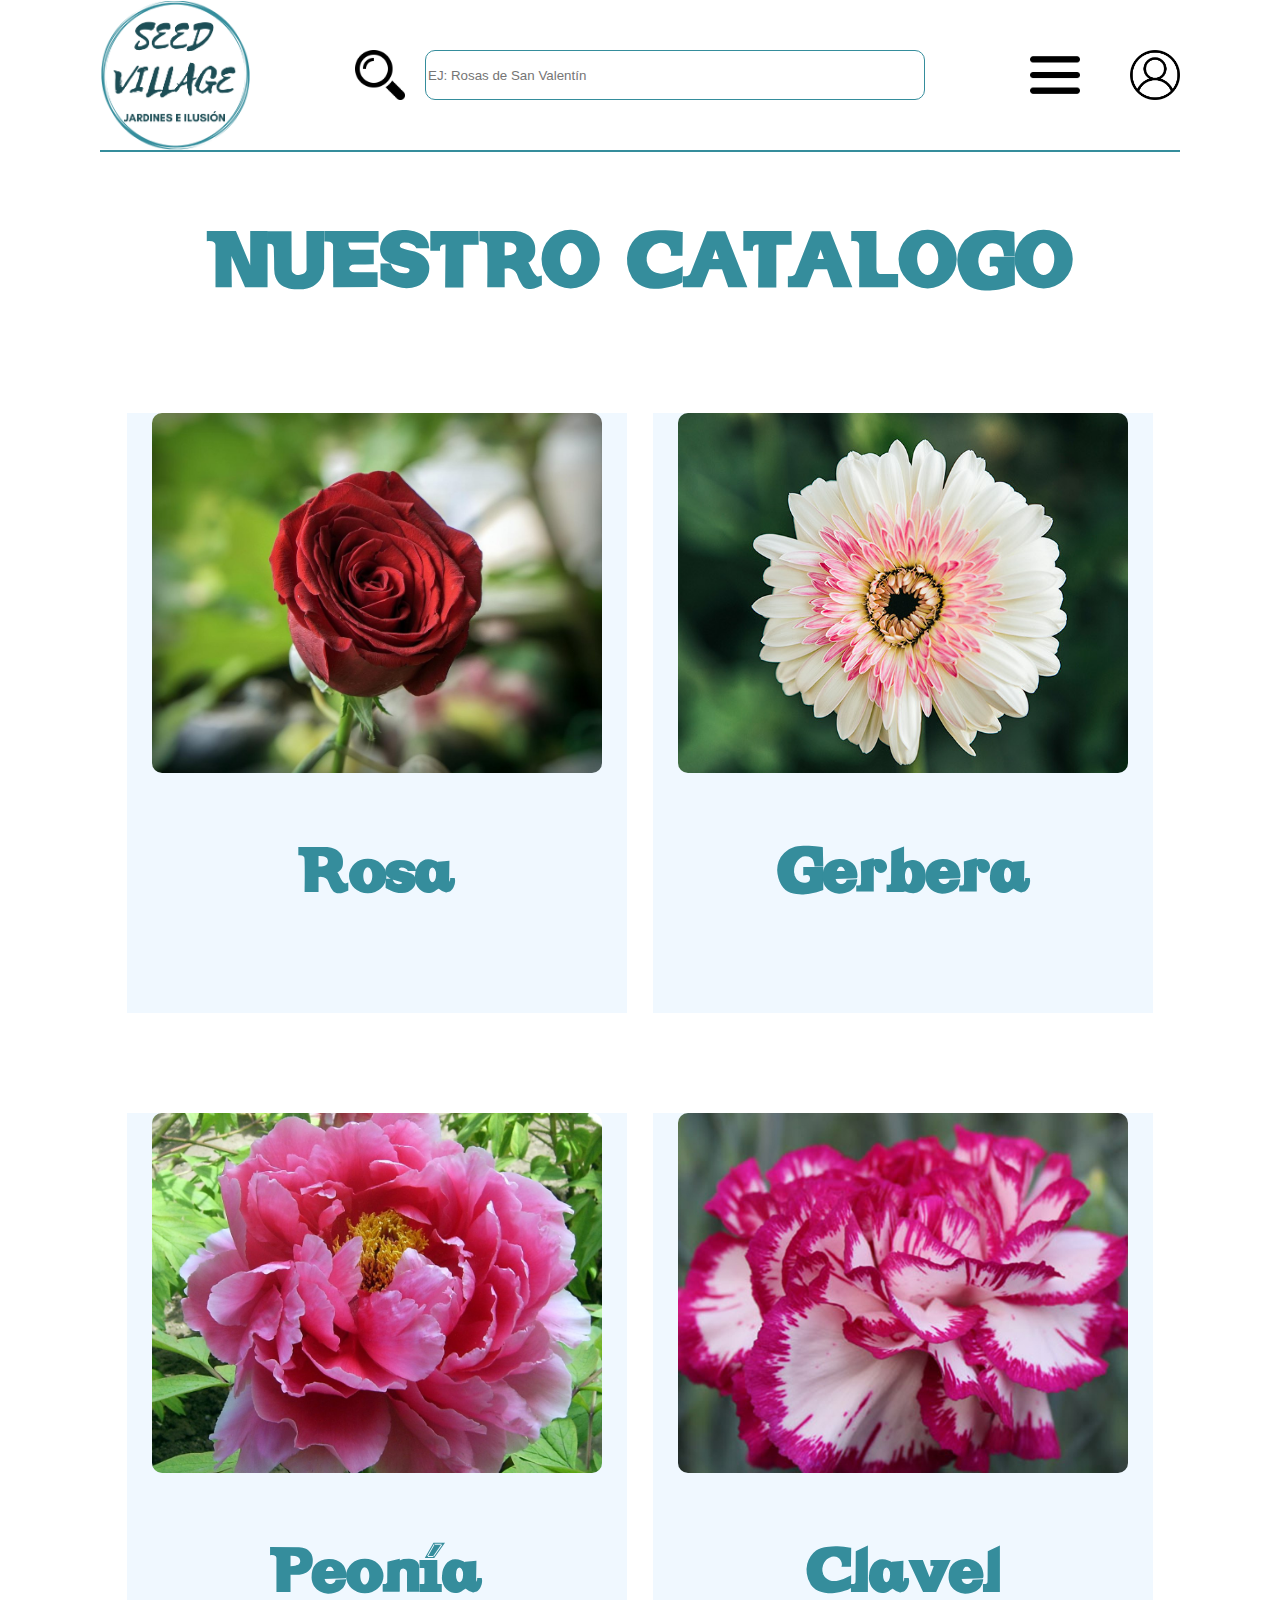
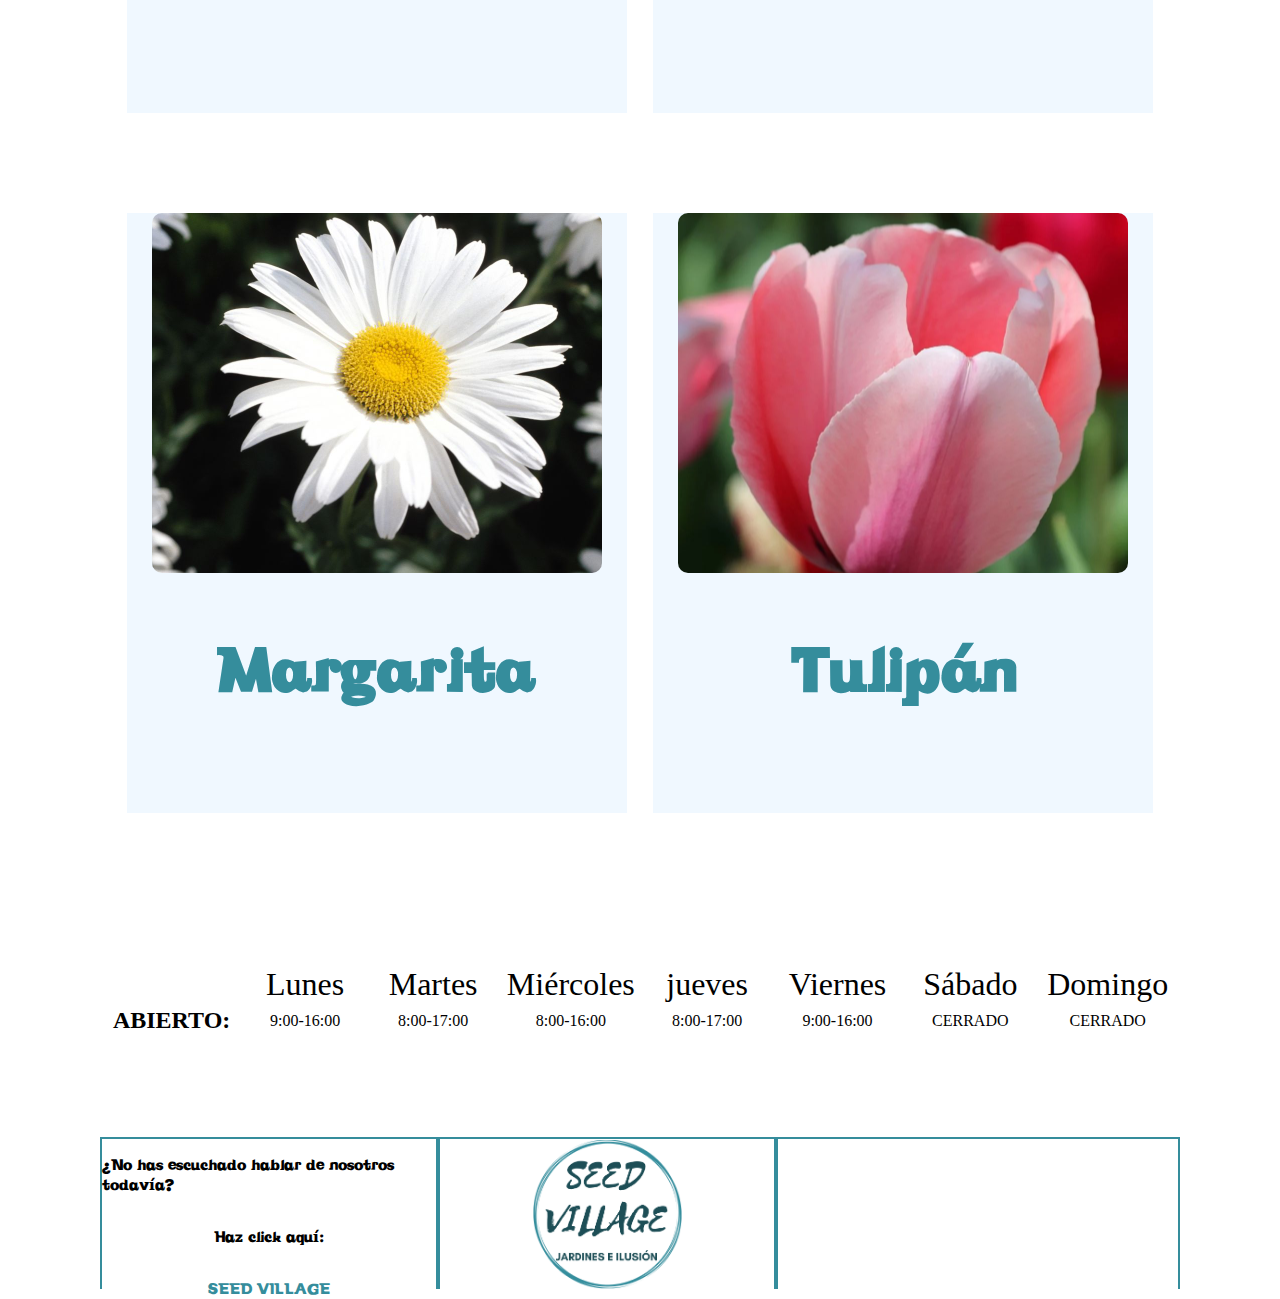
==== pages/catalogo.html @ 9b185061 "commit inicial" ====
<!DOCTYPE html>
<html lang="es">
<!-- Cada página css referenciada aquí es importante y se ha hecho una para cada apartado de la página -->

<head>
    <meta charset="UTF-8">
    <meta http-equiv="X-UA-Compatible" content="IE=edge">
    <meta name="viewport" content="width=device-width, initial-scale=1.0">
    <title>CATALOGO</title>
    <link rel="stylesheet" href="../css/style.css">
    <link rel="stylesheet" href="../css/header.css">
    <link rel="stylesheet" href="../css/main5.css">
    <link rel="stylesheet" href="../css/footer.css">
    <link rel="stylesheet" href="../css/upscroll.css">
    <link rel="shortcut icon" href="../assets/imagenes/ICONO1.png" type="image/x-icon">
</head>

<body>
    <header>
        <!-- Logo para tener un acceso rapido a la pagina principal -->

        <div class="contlogo"><a href="../index.html"><img class="contimg" src="../assets/imagenes/LOGO.png" alt=""></a>
        </div>
        <div class="dcenter">
            <div class="contlupa">
                <img class="contimg" src="../assets/imagenes/lupa.png" alt="">
            </div>
            <input type="search" placeholder="EJ: Rosas de San Valentín">
        </div>
        <div class="contimgright">
            <!-- contmenu despliega el menu de la pagina que por defecto estará deshabilitado -->

            <div class="contmenu">
                <img id="menu" class="contimg" src="../assets/imagenes/menu.png" alt="">
            </div>
            <div class="contmenu">
                <a href="../pages/registro.html"><img class="contimg" src="../assets/imagenes/registro.png" alt=""></a>
            </div>
        </div>
    </header>
    <main id="main1">
        <!-- contdesplegable esta deshabilitado por lo que solo se verá cuando se pulse el menu en el header -->

        <div id="contdesplegable" class="contdesplegable">
            <ul class="desplegable"><a href="../index.html">
                    <li>HOME</li>
                </a><a href="../pages/registro.html">
                    <li>REGISTRO</li>
                </a><a href="../pages/catalogo.html">
                    <li>CATÁLOGO</li>
                </a><a href="../pages/informacion.html">
                    <li>INFORMACIÓN</li>
                </a><a href="../pages/tarjeta.html">
                    <li>TARJETAS</li>
                </a></ul>
            <div class="contcerrar"><img class="contimg" id="cerrarmenu" src="../assets/imagenes/cerrar.png"></div>
        </div>
        <!-- botón para subir al principio de la página -->

        <div id="content">
            <a class="upscroll" href="#main1">
                <div class="contimgscrollup"><img class="contimg" src="../assets/imagenes/flechaarriba.png" alt="">
                </div>
            </a>
            <h1>NUESTRO CATALOGO</h1>
            <!-- el section esta dividido en articulos con una clase comun y otra individual para utilizarla con hover -->
            <section>
                <article>
                    <div class="imagen uno">

                    </div>
                    <div>
                        <h2>Rosa</h2>
                    </div>
                </article>
                <article>
                    <div class="imagen dos">

                    </div>
                    <div>
                        <h2>Gerbera</h2>
                    </div>
                </article>
                <article>
                    <div class="imagen tres">

                    </div>
                    <div>
                        <h2>Peonía</h2>
                    </div>
                </article>
                <article>
                    <div class="imagen cuatro">

                    </div>
                    <div>
                        <h2>Clavel</h2>
                    </div>
                </article>
                <article>
                    <div class="imagen cinco">

                    </div>
                    <div>
                        <h2>Margarita</h2>
                    </div>
                </article>
                <article>
                    <div class="imagen seis">

                    </div>
                    <div>
                        <h2>Tulipán</h2>
                    </div>
                </article>
            </section>
            <!-- tabla para el horario -->
            <table>
                <tr class="titulos">
                    <td></td>
                    <td>Lunes</td>
                    <td>Martes</td>
                    <td>Miércoles</td>
                    <td>jueves</td>
                    <td>Viernes</td>
                    <td>Sábado</td>
                    <td>Domingo</td>
                </tr>
                <tr>
                    <td class="abierto">ABIERTO:</td>
                    <td>9:00-16:00</td>
                    <td>8:00-17:00</td>
                    <td>8:00-16:00</td>
                    <td>8:00-17:00</td>
                    <td>9:00-16:00</td>
                    <td>CERRADO</td>
                    <td>CERRADO</td>
                </tr>
            </table>
        </div>
    </main>
    <footer>
        <div class="divfooter">
            <p>¿No has escuchado hablar de nosotros todavía?</p>
            <p>Haz click aquí:</p>
            <a class="nomargenbottom" href="../pages/informacion.html">
                <p class="nomargenbottom">SEED VILLAGE</p>
            </a>
        </div>
        <div class="divfooter">
            <a href="../index.html">
                <div class="contlogo"><img class="contimg" src="../assets/imagenes/LOGO.png" alt=""></div>
            </a>
        </div>
        <div class="divfooter">
            <!-- iframe del mapa con la ubicacion donde se encuentra la tienda -->

            <iframe
                src="https://www.google.com/maps/embed?pb=!1m18!1m12!1m3!1d24465.538292592366!2d-4.849193411488124!3d39.95945340378216!2m3!1f0!2f0!3f0!3m2!1i1024!2i768!4f13.1!3m3!1m2!1s0xd401c8ed0fe010d%3A0x1a24f99d9c20899d!2s45600%20Talavera%20de%20la%20Reina%2C%20Toledo!5e0!3m2!1ses!2ses!4v1653260902441!5m2!1ses!2ses"
                width="400" height="300" style="border:0;" allowfullscreen="" loading="lazy"
                referrerpolicy="no-referrer-when-downgrade"></iframe>
        </div>
    </footer>
</body>
<!-- links a los scripts -->

<script src="../js/header.js"></script>

</html>
---- css/style.css ----
/* elementos comunes a todas las paginas */
@font-face {
    font-family: "vintage";
    src: url("../assets/fuentes/vintage.ttf");
}

body {
    margin: 0px 100PX;
    display: flex;
    flex-direction: column;
    flex-wrap: wrap;
}
---- css/header.css ----
header {
    width: 100%;
    height: 150px;
    display: flex;
    justify-content: space-between;
    align-items: center;
    border-bottom: 2px solid #358D9C;
}

.contlogo {
    height: 150px;
    width: 150px;
}

.contimg {
    height: 100%;
    width: 100%;
}

.contlupa {
    height: 50px;
    width: 50px;
}

.dcenter {
    display: flex;
}

.dcenter input {
    margin-left: 20px;
    width: 500px;
    border-radius: 10px;
    border: 1px solid #358D9C;
}

/* cuando se hace click en el elemento de tipo input se consiguen las siguientes propiedades */
.dcenter input:focus {
    color: #358D9C;
    outline: 2px solid #358D9C;
}

.contmenu {
    width: 50px;
    height: 50px;
}

.contimgright {
    display: flex;
    width: 150px;
    justify-content: space-between;
}

/* estas clases no se pueden ver en el html de la pagina ya que se crean con el script y sirven para dar formato al menu cuando se pulsa la imagen */
.contdesplegable {
    margin-top: 50PX;
    font-size: 6em;
    display: flex;
    font-weight: bold;
    align-items: flex-start;
    justify-content: space-between;
}

.desplegable {
    margin: 0PX;
    padding: 0px;
    list-style-type: none;
}

.desplegable li {
    padding: 13px 0px;
}

.desplegable a {
    text-decoration: none;
    color: #358D9C;
}

.contdesplegable p {
    margin: 0px;
}

.desplegable a :hover {
    text-decoration: underline;
}

.contcerrar {
    width: 100px;
    height: 100px;
}
---- css/main5.css ----
h1 {
    font-variant: small-caps;
    font-family: "vintage";
    font-size: 5em;
    color: #358D9C;
    text-align: center;
}

article {
    width: 500px;
    height: 600px;
    margin-top: 50px;
    margin-bottom: 50px;
    display: flex;
    flex-direction: column;
    align-items: center;
    background-color: aliceblue;
}

section {
    display: flex;
    flex-wrap: wrap;
    justify-content: space-evenly;
    margin-bottom: 100px;
}

.imagen {
    width: 90%;
    height: 60%;
    border-radius: 10px;
    background-size: cover;
    background-position: center;
}

/* estas clases al pasar el cursor por encima podremos observar una interaccion que hace que se cambie las imagenes de la galeria de la pagina */
.uno {
    background-image: url("../assets/imagenes/flor1.jpg");
}

.uno:hover {
    background-image: url("../assets/imagenes/uno.jpg");
}

.dos {
    background-image: url("../assets/imagenes/flor2.jpg");
}

.dos:hover {
    background-image: url("../assets/imagenes/dos.jpg");
}

.tres {
    background-image: url("../assets/imagenes/flor3.jpg");
}

.tres:hover {
    background-image: url("../assets/imagenes/tres.jpg");
}

.cuatro {
    background-image: url("../assets/imagenes/flor4.jpg");
}

.cuatro:hover {
    background-image: url("../assets/imagenes/cuatro.jpg");
}

.cinco {
    background-image: url("../assets/imagenes/flor5.jpg");
}

.cinco:hover {
    background-image: url("../assets/imagenes/cinco.jpg");
}

.seis {
    background-image: url("../assets/imagenes/flor6.jpg");
}

.seis:hover {
    background-image: url("../assets/imagenes/seis.jpg");
}

.imagen:hover {
    width: 100%;
    height: 100%;
    border-radius: 10px;
}

h2 {
    font-size: 4em;
    font-family: "Vintage";
    color: #358D9C;
}

table {
    margin: 0 auto;
    margin-bottom: 100px;
}

td {
    text-align: center;
    width: 150px;
}

.titulos {
    font-size: 2em;
}

.abierto {
    font-size: 1.5em;
    font-weight: bold;
}
---- css/footer.css ----
footer {
    width: 100%;
    height: 150px;
    display: flex;
    justify-content: space-evenly;
    border-top: #358D9C 2px solid;
    font-family: "vintage";
}

.divfooter {
    width: 400px;
    display: flex;
    flex-direction: column;
    align-items: center;
    border-left: #358D9C solid 2px;
    border-right: #358D9C solid 2px;
}

.divfooter a {
    text-decoration: none;
    color: #358D9C;
}

.nomargenbottom {
    margin-bottom: 0px;
}
---- css/upscroll.css ----
/* upscroll es una clase usada para devolver la pagina a una posicion que se quiera */
.upscroll {
    position: fixed;
    left: 1820px;
    top: 800px;
}

/* esta propiedad sirve para realizar un desplazamiento suave hacia donde se quiera */
* {
    scroll-behavior: smooth;
}

.contimgscrollup {
    width: 50px;
    height: 50px;
}
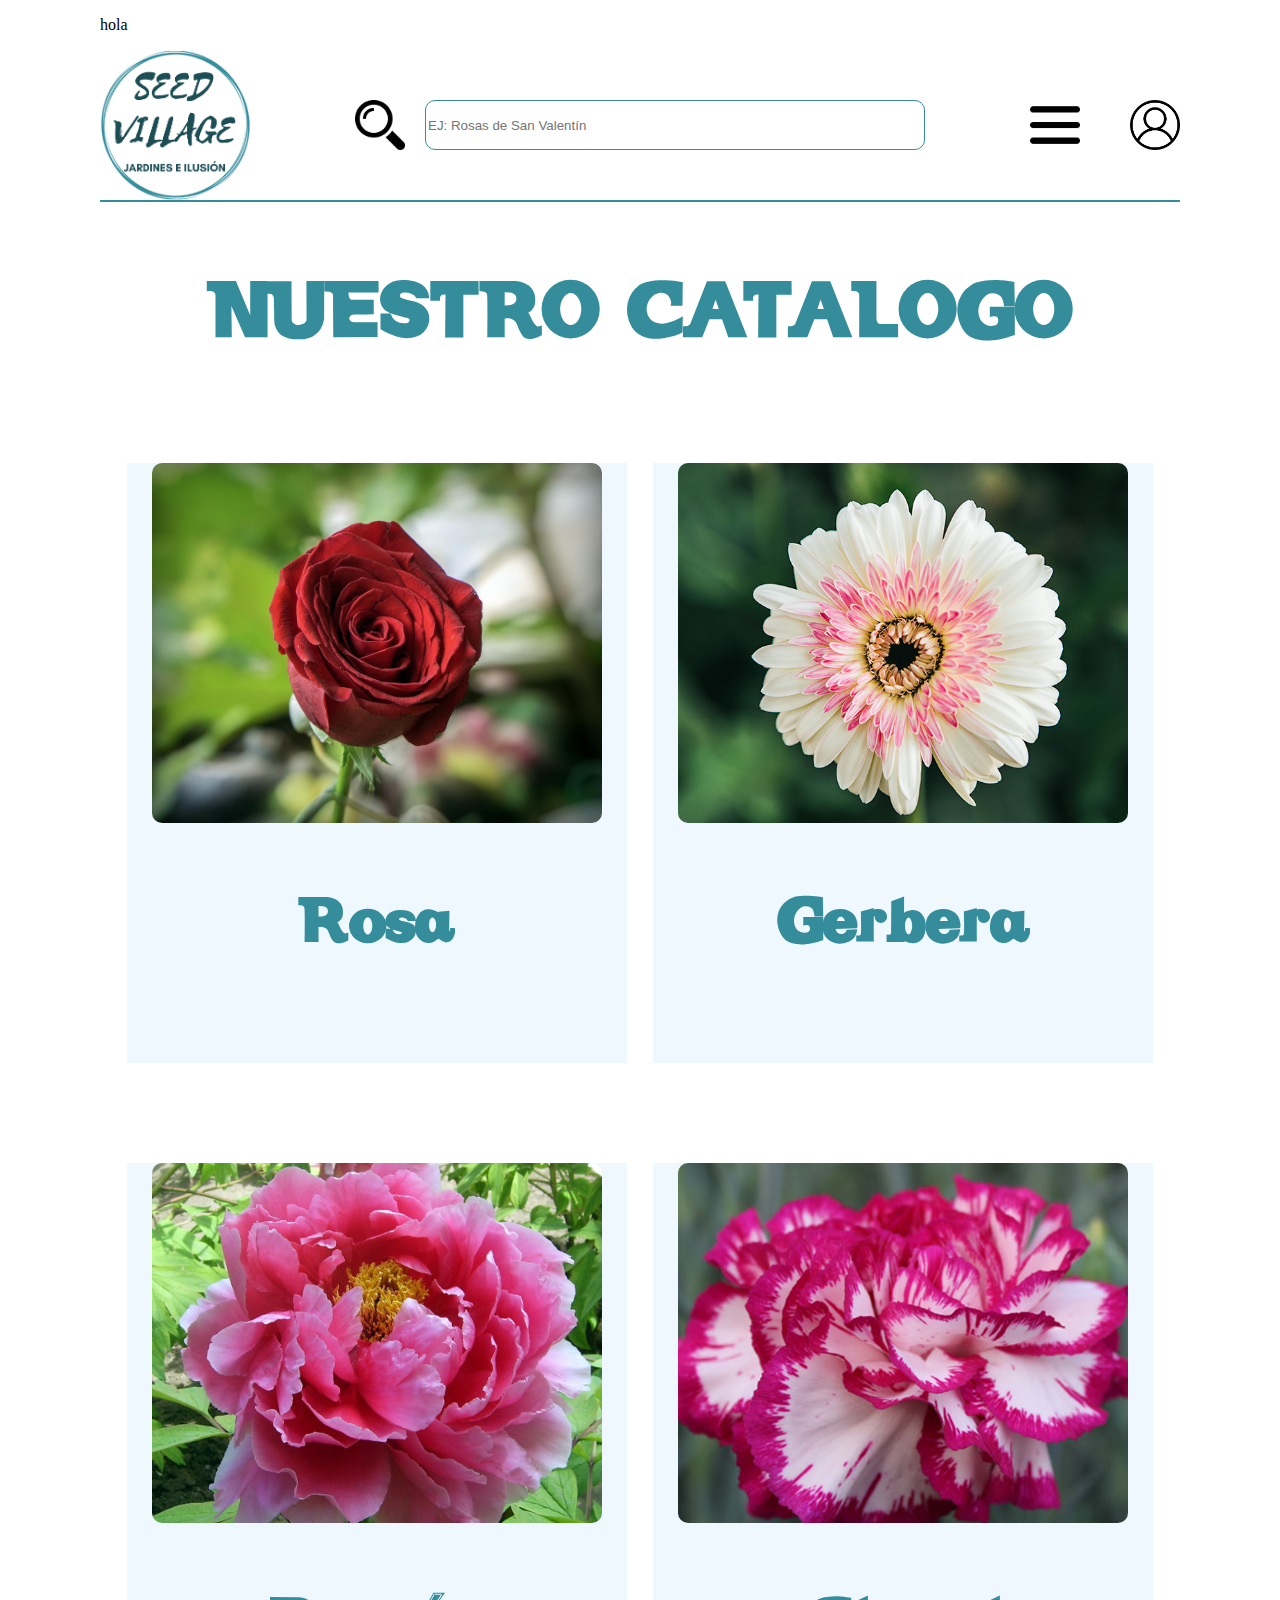
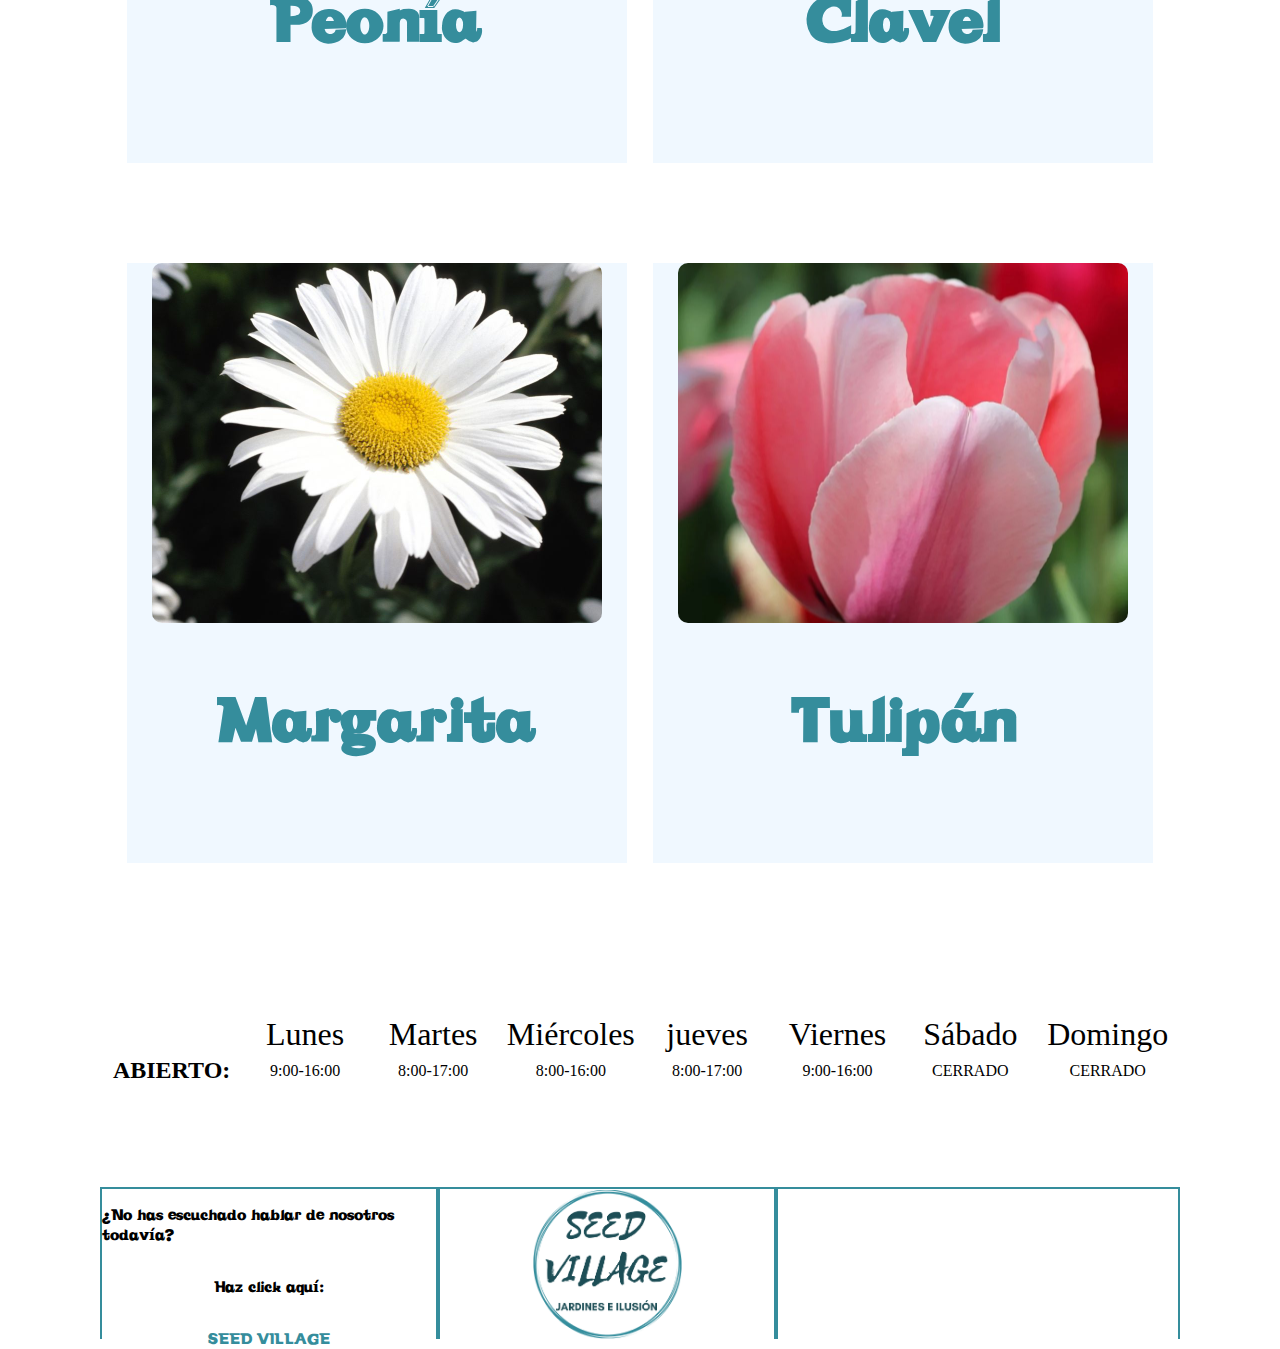
==== commit 8c5ac837: "segundo commit" ====
--- a/pages/catalogo.html
+++ b/pages/catalogo.html
@@ -16,6 +16,7 @@
 </head>
 
 <body>
+    <p>hola</p>
     <header>
         <!-- Logo para tener un acceso rapido a la pagina principal -->
 
